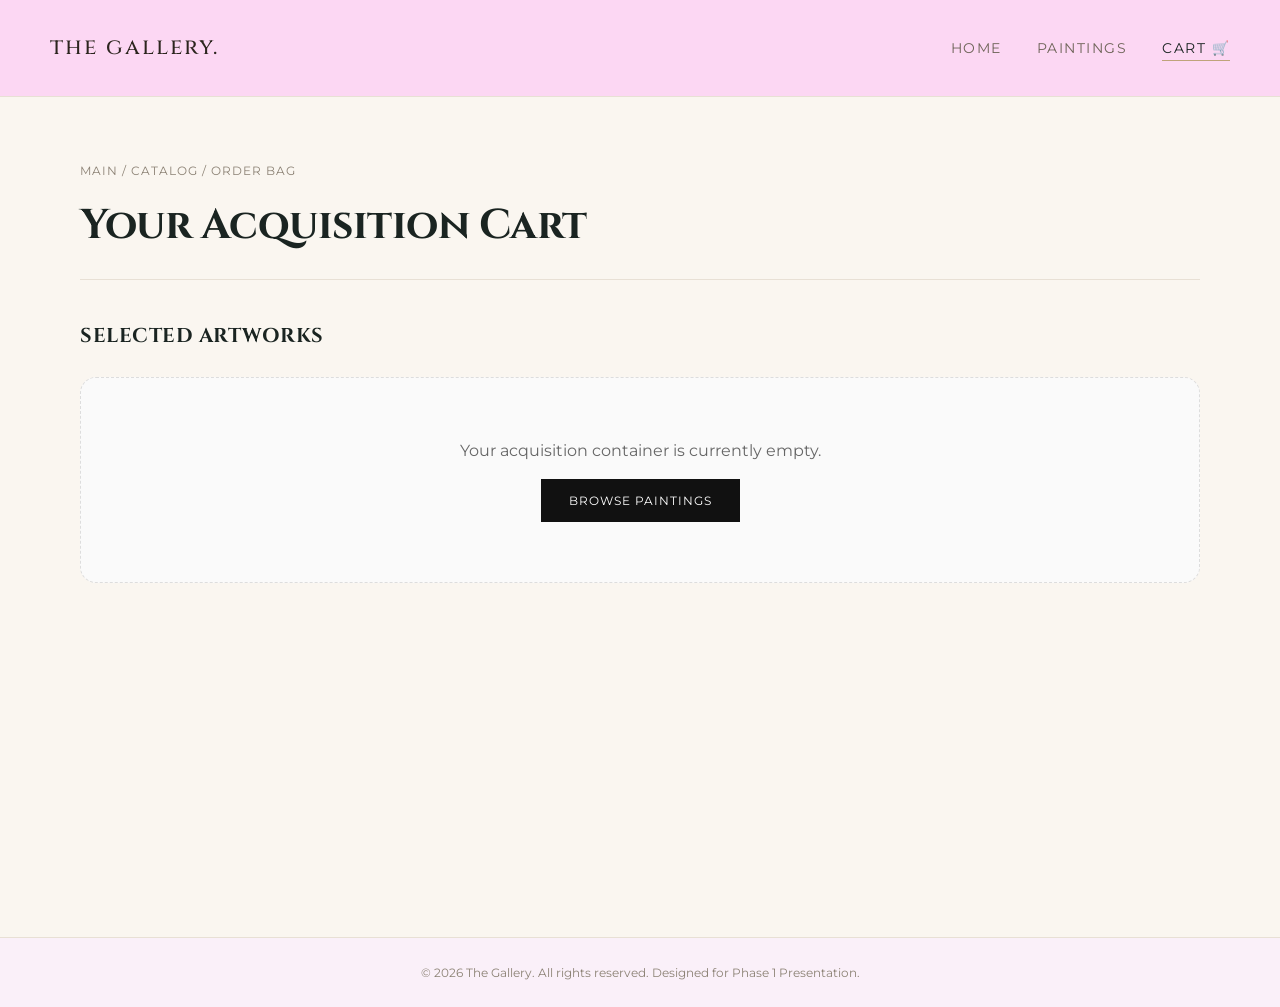
==== cart.html @ 500854a4 "blossm_g" ====
<!DOCTYPE html>
<html lang="en">
<head>
    <meta charset="UTF-8">
    <meta name="viewport" content="width=device-width, initial-scale=1.0">
    <title>Review Acquisition Cart | The Gallery</title>
    <!-- Premium Fonts Setup -->
    <link rel="preconnect" href="https://fonts.googleapis.com">
    <link rel="preconnect" href="https://fonts.gstatic.com" crossorigin>
    <link href="https://fonts.googleapis.com/css2?family=Cinzel:wght@400;500&family=Montserrat:wght@300;400;500&display=swap" rel="stylesheet">
    <link rel="stylesheet" href="style.css">
</head>
<body class="gallery-clean-bg">

    <!-- GLOBAL EMBEDDED NAVIGATION BAR -->
    <nav class="navbar">
        <div class="nav-logo">the gallery.</div>
        <ul class="nav-links">
            <li><a href="index.html">Home</a></li>
            <li><a href="gallery.html">Paintings</a></li>
            <li><a href="cart.html" class="active" id="nav-cart">Cart 🛒</a></li>
        </ul>
    </nav>

    <!-- MAIN EDITORIAL TWO-COLUMN WORKSPACE -->
    <main class="cart-container">
        <header class="cart-header-title">
            <span class="catalog-breadcrumb">Main / Catalog / Order Bag</span>
            <h1>Your Acquisition Cart</h1>
        </header>

        <div class="cart-split-layout">
            
            <!-- LEFT PANEL: Dynamic Selected Painting Stack -->
            <div class="cart-items-panel">
                <h3 class="panel-section-title">Selected Artworks</h3>
                <div id="dynamic-invoice-list-container">
                    <!-- Script loops and injects added product rows right here -->
                </div>
                
                <div class="cart-utility-buttons">
                    <a href="gallery.html" class="continue-shopping-link">← Continue Adding Paintings</a>
                    <button id="clear-cart-trigger" class="clear-basket-btn">Empty Basket 🗑️</button>
                </div>

                <div class="financials-calculation-block">
                    <div class="math-row">
                        <span>Subtotal Value:</span>
                        <span id="invoice-subtotal-value" class="math-price-tag">$0.00</span>
                    </div>
                    <div class="math-row">
                        <span>Insured Art-Transit Delivery:</span>
                        <span class="free-badge-accent">Complimentary</span>
                    </div>
                    <div class="math-row total-highlight-row">
                        <span>Total Collective Due:</span>
                        <span id="invoice-total-value" class="math-total-tag">$0.00</span>
                    </div>
                </div>
            </div>

            <!-- RIGHT PANEL: PREMIUM LOGISTICS CHECKOUT CARD -->
            <div class="cart-summary-sidebar">
                <div class="collector-checkout-card">
                    <h3 class="panel-section-title">Collector Checkout</h3>
                    <p class="checkout-subtitle-note">Complete the secure profile logistics below to acquire your creations.</p>
                    
                    <form id="integrated-final-checkout-form" class="editorial-form-grid">
                        <div class="form-group-block">
                            <label for="billing-name">Your Full Name *</label>
                            <input type="text" id="billing-name" placeholder="Sarah Jenkins" required>
                        </div>

                        <div class="form-group-block">
                            <label for="billing-email">Email Address *</label>
                            <input type="email" id="billing-email" placeholder="sarah@example.com" required>
                        </div>

                        <div class="form-group-block">
                            <label for="billing-phone">Contact Mobile Number *</label>
                            <input type="tel" id="billing-phone" placeholder="+1 (555) 019-2834" required>
                        </div>

                        <div class="form-group-block">
                            <label for="billing-address">Shipping Destination Address *</label>
                            <input type="text" id="billing-address" placeholder="128 Fine Art Lane" required>
                        </div>

                        <!-- Grid Split Row for City & Zip Code -->
                        <div class="form-grid-inner-split">
                            <div class="form-group-block">
                                <label for="billing-city">City *</label>
                                <input type="text" id="billing-city" placeholder="New York" required>
                            </div>
                            <div class="form-group-block">
                                <label for="billing-zip">Zip / Postal Code *</label>
                                <input type="text" id="billing-zip" placeholder="10001" required>
                            </div>
                        </div>

                        <div class="form-group-block full-span-input">
                            <label for="billing-notes">Additional Delivery Instructions</label>
                            <textarea id="billing-notes" rows="3" placeholder="e.g. Leave with concierge handler..."></textarea>
                        </div>

                        <div class="form-action-row">
                            <button type="submit" class="submit-order-btn">Lock In Secure Order & Pay</button>
                            <p class="form-safety-footer-text">🔒 Premium Art-Transit Insured Shipping Included Internationally.</p>
                        </div>
                    </form>
                </div>
            </div>

        </div>
    </main>

    <footer class="copyright-bar">
        <p>© 2026 The Gallery. All rights reserved. Designed for Phase 1 Presentation.</p>
    </footer>

    <script src="https://code.jquery.com/jquery-3.6.0.min.js"></script>
    <script src="script.js"></script>
</body>
</html>
---- style.css ----
/* ==========================================================================
   1. GLOBAL RESET & CORE COLOR PALETTE
   ========================================================================== */
* {
    margin: 0;
    padding: 0;
    box-sizing: border-box;
}

body {
    font-family: 'Montserrat', sans-serif;
    background-color: #faf6f0; /* Ultra-premium warm linen backdrop */
    color: #1a2421;
    line-height: 1.6;
    -webkit-font-smoothing: antialiased;
}

/* ==========================================================================
   2. GLOBAL NAVIGATION BAR
   ========================================================================== */
.navbar {
    display: flex;
    justify-content: space-between;
    align-items: center;
    padding: 30px 50px;
    background-color: #fcd7f3;
    border-bottom: 1px solid #e8e0d5;
}

.nav-logo {
    font-family: 'Cinzel', serif;
    font-size: 1.4rem;
    font-weight: 500;
    letter-spacing: 2px;
    color: #2c251e;
    text-transform: lowercase;
}

.nav-links {
    display: flex;
    list-style: none;
    gap: 35px;
}

.nav-links a {
    text-decoration: none;
    color: #6e6458;
    font-size: 0.85rem;
    font-weight: 400;
    text-transform: uppercase;
    letter-spacing: 1.5px;
    transition: color 0.3s ease;
}

.nav-links a:hover, .nav-links a.active {
    color: #1a2421;
    border-bottom: 1px solid #bfa37a;
    padding-bottom: 4px;
}

/* ==========================================================================
   3. HERO PRESENTATION BLOCK
   ========================================================================== */
.hero-split-container {
    display: flex;
    width: 100%;
    min-height: 75vh;
    border-bottom: 1px solid #e8e0d5;
}

.hero-left-editorial {
    flex: 1;
    background-color: #fcd7f3;
    padding: 80px;
    display: flex;
    flex-direction: column;
    justify-content: center;
    border-right: 1px solid #e8e0d5;
}

.hero-left-editorial h1 {
    font-family: 'Montserrat', sans-serif;
    font-size: 4rem;
    font-weight: 400;
    text-transform: uppercase;
    line-height: 1.1;
    margin: 0 0 25px 0;
    letter-spacing: -1px;
}

.hero-left-editorial p {
    font-size: 1.1rem;
    color: #1a2421;
    max-width: 450px;
    line-height: 1.6;
    margin-bottom: 40px;
    font-weight: 300;
}

.hero-catalog-cta {
    align-self: flex-start;
    padding: 18px 45px;
    background-color: #262626;
    color: #fff;
    border-radius: 40px;
    text-decoration: none;
    font-size: 0.85rem;
    text-transform: uppercase;
    letter-spacing: 1px;
    transition: background-color 0.3s ease;
}

.hero-catalog-cta:hover {
    background-color: #bfa37a;
}

.hero-right-display {
    flex: 1;
    background-color: #eae1d4;
    display: flex;
    align-items: center;
    justify-content: center;
    padding: 60px;
    position: relative;
}

.hero-frame-wrapper {
    width: 85%;
    height: 85%;
    border-radius: 24px;
    overflow: hidden;
    box-shadow: 0 15px 35px rgba(0,0,0,0.05);
}

.hero-frame-wrapper img {
    width: 100%;
    height: 100%;
    object-fit: cover;
}

/* ==========================================================================
   CONTINUOUS SCROLLING BRAND MARQUEE LINE
   ========================================================================== */
.brand-marquee-strip {
    width: 100%;
    overflow: hidden;
    background-color: #fbecee;
    border-top: 1px solid rgba(44, 30, 41, 0.05);   
    border-bottom: 1px solid rgba(44, 30, 41, 0.05);
    padding: 15px 0;
    display: flex;
    white-space: nowrap;
}

.marquee-track-flow {
    display: flex;
    width: max-content;
    animation: marqueeContinuous 40s linear infinite;
    gap: 40px;
}

.marquee-unit {
    font-family: 'Cinzel', serif;
    font-size: 0.85rem;
    text-transform: uppercase;
    letter-spacing: 2px;
    display: flex;
    align-items: center;
    gap: 15px;
}

.marquee-flower-spacer {
    color: #fcd7f3;
    font-size: 1rem;
}

@keyframes marqueeContinuous {
    0% { transform: translateX(0%); }
    100% { transform: translateX(-50%); }
}

.hero-image-container {
    width: 100%;
    height: 500px;
    background-color: #eae1d4;
    border-radius: 24px;
    overflow: hidden;
    display: flex;
    align-items: center;
    justify-content: center;
}

.hero-art-placeholder {
    font-size: 6rem;
    opacity: 0.8;
}

.hero-src-img {
    width: 100%;
    height: 100%;
    object-fit: cover;
}

.hero-text-block {
    max-width: 750px;
    margin-top: 10px;
}

.editorial-badge {
    font-size: 0.75rem;
    text-transform: uppercase;
    letter-spacing: 2px;
    color: #bfa37a;
    display: inline-block;
    margin-bottom: 12px;
    font-weight: 500;
}

.hero-text-block h1 {
    font-family: 'Cinzel', serif;
    font-size: 2.8rem;
    font-weight: 400;
    color: #2c1e29;
    margin-bottom: 20px;
    letter-spacing: 1px;
}

.brand-philosophy {
    font-size: 1.05rem;
    color: #424032;
    margin-bottom: 30px;
    font-weight: 300;
}

.explore-btn {
    display: inline-block;
    padding: 14px 35px;
    background-color: #1a2421;
    color: #faf6f0;
    text-decoration: none;
    text-transform: uppercase;
    font-size: 0.8rem;
    letter-spacing: 2px;
    font-weight: 500;
    border-radius: 30px;
    transition: background-color 0.3s ease;
}

.explore-btn:hover {
    background-color: #bfa37a;
}

/* ==========================================================================
   4. DECORATIVE ELEMENTS & DIVIDERS
   ========================================================================== */
.aesthetic-divider {
    text-align: center;
    margin: 60px auto;
}

.flower-icon {
    font-size: 1.5rem;
    opacity: 0.4;
    color: #e5b3b3;
}

/* ==========================================================================
   5. LOOKBOOK, VISION & STUDIO SECTIONS
   ========================================================================== */
.lookbook-section, .studio-profile-section {
    max-width: 1200px;
    margin: 60px auto;
    padding: 0 40px;
}

.section-header-row {
    display: flex;
    justify-content: space-between;
    align-items: baseline;
    margin-bottom: 30px;
}

.section-header-row h2 {
    font-family: 'Cinzel', serif;
    font-size: 1.8rem;
    color: #2c251e;
}

.inline-view-all {
    text-decoration: none;
    color: #bfa37a;
    font-size: 0.85rem;
    font-weight: 500;
}

.lookbook-grid {
    display: flex;
    gap: 30px;
}

.lookbook-card {
    flex: 1;
    cursor: pointer;
}

.card-img-box {
    background-color: #eae1d4;
    height: 380px;
    border-radius: 20px;
    position: relative;
    display: flex;
    align-items: center;
    justify-content: center;
    overflow: hidden;
    transition: transform 0.3s ease;
}

.lookbook-card:hover .card-img-box {
    transform: translateY(-5px);
}

.placeholder-art-thumb {
    font-size: 3.5rem;
    opacity: 0.7;
}

.heart-icon {
    position: absolute;
    top: 20px;
    right: 20px;
    background: #faf6f0;
    width: 36px;
    height: 36px;
    display: flex;
    align-items: center;
    justify-content: center;
    border-radius: 50%;
    font-size: 1.1rem;
    color: #6e6458;
    cursor: pointer;
    transition: all 0.2s ease;
}

.heart-icon.liked {
    background-color: #e5b3b3;
    color: #faf6f0;
}

.card-details {
    margin-top: 15px;
    display: flex;
    justify-content: space-between;
    align-items: center;
}

.card-details h3 {
    font-size: 0.95rem;
    font-weight: 400;
    color: #1a2421;
}

.card-price {
    font-size: 0.9rem;
    color: #6e6458;
}

.vision-banner {
    max-width: 1200px;
    margin: 80px auto;
    padding: 0 40px;
    position: relative;
}

.vision-feature-card {
    width: 100%;
    height: 420px;
    background: linear-gradient(rgba(0, 0, 0, 0.25), rgba(0, 0, 0, 0.25)), url('vision2.jpg') no-repeat center center;
    background-size: cover;
    border-radius: 32px;
    position: relative;
}

.mini-label {
    font-size: 0.7rem;
    text-transform: uppercase;
    letter-spacing: 2px;
    color: #bfa37a;
}

.studio-profile-section {
    display: flex;
    align-items: center;
    gap: 60px;
}

.studio-text-side {
    flex: 1;
}

.studio-text-side h2 {
    font-family: 'Cinzel', serif;
    font-size: 2.2rem;
    margin: 10px 0 20px 0;
}

.studio-text-side p {
    color: #5c534c;
    margin-bottom: 15px;
}

.studio-signature {
    font-family: 'Cinzel', serif;
    font-style: italic;
    color: #bfa37a;
    margin-top: 25px;
}

.studio-image-side {
    flex: 1;
}

.studio-photo-box {
    background-color: #eae1d4;
    height: 480px;
    border-radius: 24px;
    position: relative;
    display: flex;
    align-items: center;
    justify-content: center;
}

.placeholder-studio-img {
    font-size: 5rem;
}

.photo-label {
    position: absolute;
    bottom: 20px;
    left: 20px;
    background-color: rgba(26, 36, 33, 0.7);
    color: #faf6f0;
    padding: 6px 14px;
    font-size: 0.75rem;
    border-radius: 12px;
    letter-spacing: 1px;
}

/* ==========================================================================
   6. GLOBAL FOOTER CODES
   ========================================================================== */
.home-footer-grid {
    max-width: 1200px;
    margin: 0 auto;
    padding: 40px;
    border-top: 1px solid #e8e0d5;
    display: flex;
    justify-content: space-between;
    gap: 60px;
}

.home-footer-grid div {
    flex: 1;
}

.home-footer-grid h3 {
    font-family: 'Cinzel', serif;
    font-size: 1.1rem;
    color: #2c251e;
    margin-bottom: 15px;
    letter-spacing: 1px;
}

.home-footer-grid p {
    font-size: 0.9rem;
    color: #6e6458;
}

.contact-email {
    font-weight: 500;
    color: #1a2421;
    margin-top: 10px;
    font-size: 0.95rem;
}

.social-links-row {
    margin-top: 15px;
}

.social-links-row a {
    text-decoration: none;
    color: #bfa37a;
    font-size: 0.85rem;
    font-weight: 500;
}

.social-links-row a:hover {
    color: #1a2421;
}

.copyright-bar {
    text-align: center;
    padding: 25px 20px;
    background-color: #faf0f9;
    border-top: 1px solid #e8e0d5;
    font-size: 0.75rem;
    color: #8c8275;
}

/* ==========================================================================
   7. RESPONSIVE PHONE OVERRIDES
   ========================================================================== */
@media (max-width: 850px) {
    .navbar { flex-direction: column; gap: 15px; padding: 20px; }
    .nav-links { gap: 20px; }
    .hero-section { padding: 0 20px; }
    .hero-image-container { height: 320px; }
    .hero-text-block h1 { font-size: 2rem; }
    .lookbook-grid { flex-direction: column; }
    .studio-profile-section { flex-direction: column-reverse; gap: 40px; }
    .card-img-box { height: 320px; }
    .studio-photo-box { height: 350px; }
    .home-footer-grid { flex-direction: column; gap: 35px; padding: 30px 20px; }
}

/* ==========================================================================
   8. ASYMMETRICAL CATALOG GALLERY LAYOUT
   ========================================================================== */
.catalog-container {
    max-width: 1200px;
    margin: 40px auto;
    padding: 0 40px;
}

.catalog-header {
    margin-bottom: 50px;
}

.catalog-breadcrumb {
    font-size: 0.75rem;
    color: #8c8275;
    text-transform: uppercase;
    letter-spacing: 1px;
}

.catalog-header h1 {
    font-family: 'Cinzel', serif;
    font-size: 2.5rem;
    font-weight: 400;
    margin: 10px 0 25px 0;
    letter-spacing: 1px;
}

.category-menu {
    display: flex;
    gap: 15px;
    border-bottom: 1px solid #e8e0d5;
    padding-bottom: 15px;
}

.filter-chip {
    background: none;
    border: none;
    font-family: 'Montserrat', sans-serif;
    font-size: 0.85rem;
    color: #8c8275;
    cursor: pointer;
    padding: 6px 16px;
    border-radius: 20px;
    transition: all 0.3s ease;
}

.filter-chip:hover, .filter-chip.active {
    color: #1a2421;
    background-color: #eae1d4;
    font-weight: 500;
}

.gallery-masonry {
    column-count: 3;
    column-gap: 30px;
    width: 100%;
}

.gallery-item {
    break-inside: avoid;
    margin-bottom: 35px;
}

.gallery-card {
    position: relative;
    cursor: pointer;
}

.art-frame-box {
    background-color: #eae1d4;
    width: 100%;
    border-radius: 24px;
    display: flex;
    align-items: center;
    justify-content: center;
    font-size: 3rem;
    overflow: hidden;
    transition: transform 0.3s ease;
}

.height-short { height: 280px; }
.height-medium { height: 380px; }
.height-tall { height: 520px; }

.gallery-card:hover .art-frame-box {
    transform: scale(1.02);
}

.real-art-img {
    width: 100%;
    height: 100%;
    object-fit: cover;
}

.art-meta {
    margin-top: 15px;
    display: flex;
    justify-content: space-between;
    align-items: baseline;
    padding: 0 5px;
}

.art-meta h3 {
    font-size: 0.95rem;
    font-weight: 400;
    color: #2c251e;
}

.art-price {
    font-size: 0.9rem;
    color: #bfa37a;
    font-weight: 500;
}

.gallery-decorator-stamp {
    break-inside: avoid;
    display: flex;
    align-items: center;
    justify-content: center;
    height: 200px;
    margin-bottom: 35px;
}

.stamp-flower {
    font-size: 3.5rem;
    opacity: 0.25;
    color: #e5b3b3;
    animation: spin 20s linear infinite;
}

@keyframes spin { 100% { transform: rotate(360deg); } }

@media (max-width: 900px) {
    .gallery-masonry { column-count: 2; }
}
@media (max-width: 600px) {
    .gallery-masonry { column-count: 1; }
    .category-menu { overflow-x: auto; white-space: nowrap; }
}

/* ==========================================================================
   9. PAINTING INFORMATION DISPLAY CONSTRAINT LAYER (UPDATED FIX)
   ========================================================================== */
.detail-container {
    max-width: 1200px;
    margin: 40px auto;
    padding: 0 40px;
}

.art-split-layout {
    display: flex;
    gap: 60px;
    margin-top: 30px;
    align-items: flex-start;
}

.art-visual-side, .art-content-side {
    flex: 1;
    width: 50%;
}

/* Constrains layout box framework boundaries cleanly */
.main-display-frame {
    width: 100%;
    max-width: 550px;
    height: 500px;
    margin: 0 auto;
    border-radius: 24px;
    overflow: hidden;
    background-color: #eae1d4;
    display: flex;
    align-items: center;
    justify-content: center;
}

/* Image scales responsibly inside wrapper box constraints */
.painting-main-display-img {
    width: 100%;
    height: 100%;
    object-fit: cover;
    display: block;
    transition: opacity 0.3s ease-in-out;
}

.perspective-thumbnails-row {
    display: flex;
    justify-content: center;
    gap: 15px;
    margin-top: 20px;
}

.thumb-dot {
    border: 1px solid #e8e0d5;
    padding: 8px 16px;
    border-radius: 20px;
    font-size: 0.75rem;
    color: #6e6458;
    cursor: pointer;
    text-transform: uppercase;
    letter-spacing: 0.5px;
    transition: all 0.3s ease;
}

.thumb-dot.active, .thumb-dot:hover {
    background-color: #1a2421;
    color: #faf6f0;
    border-color: #1a2421;
}

.detail-price-tag {
    font-family: 'Cinzel', serif;
    font-size: 2rem;
    color: #bfa37a;
    margin: 15px 0 30px 0;
}

.specifications-box {
    background-color: #fcfbfa;
    border: 1px solid #e8e0d5;
    padding: 25px;
    border-radius: 16px;
    margin-bottom: 30px;
}

.specifications-box h3 {
    font-family: 'Cinzel', serif;
    font-size: 0.9rem;
    letter-spacing: 1px;
    text-transform: uppercase;
    color: #2c251e;
    margin-bottom: 15px;
    border-bottom: 1px solid #e8e0d5;
    padding-bottom: 5px;
}

.specifications-box ul {
    list-style: none;
}

.specifications-box ul li {
    font-size: 0.9rem;
    margin-bottom: 10px;
    color: #5c534c;
}

.artwork-narrative-desc {
    font-size: 1rem;
    color: #5c534c;
    margin-bottom: 40px;
    font-weight: 300;
}

.secure-cta-btn {
    display: inline-block;
    width: 100%;
    text-align: center;
    padding: 16px;
    background-color: #1a2421;
    color: #faf6f0;
    text-decoration: none;
    text-transform: uppercase;
    font-size: 0.85rem;
    letter-spacing: 1.5px;
    font-weight: 500;
    border-radius: 30px;
    transition: background-color 0.3s ease;
}

.secure-cta-btn:hover {
    background-color: #bfa37a;
}

/* Integrated Checkout Details Form */
.integrated-checkout-section {
    max-width: 800px;
    margin: 60px auto;
    background-color: #faf6f0;
}

.checkout-card-header {
    text-align: center;
    margin-bottom: 40px;
}

.checkout-card-header h2 {
    font-family: 'Cinzel', serif;
    font-size: 1.8rem;
    color: #2c251e;
}

.checkout-card-header p {
    font-size: 0.9rem;
    color: #6e6458;
    margin-top: 5px;
}

.editorial-form-grid {
    display: grid;
    grid-template-columns: 1fr 1fr;
    gap: 25px;
}

.form-group-block {
    display: flex;
    flex-direction: column;
    gap: 8px;
}

.full-span-input {
    grid-column: span 2;
}

.form-group-block label {
    font-size: 0.75rem;
    text-transform: uppercase;
    letter-spacing: 1px;
    color: #8c8275;
    font-weight: 500;
}

.form-group-block input, .form-group-block textarea {
    font-family: 'Montserrat', sans-serif;
    padding: 14px;
    border: 1px solid #e8e0d5;
    background-color: #fcfbfa;
    border-radius: 12px;
    font-size: 0.95rem;
    color: #1a2421;
    transition: border-color 0.3s ease;
}

.form-group-block input:focus, .form-group-block textarea:focus {
    outline: none;
    border-color: #bfa37a;
}

.submit-order-btn {
    width: 100%;
    padding: 16px;
    background-color: #bfa37a;
    color: #faf6f0;
    border: none;
    font-family: 'Montserrat', sans-serif;
    text-transform: uppercase;
    font-size: 0.85rem;
    font-weight: 500;
    letter-spacing: 1px;
    border-radius: 12px;
    cursor: pointer;
    transition: background-color 0.3s ease;
}

.submit-order-btn:hover {
    background-color: #1a2421;
}

.form-action-row {
    text-align: center;
    margin-top: 15px;
}

.form-safety-footer-text {
    font-size: 0.75rem;
    color: #8c8275;
    margin-top: 12px;
}

@media (max-width: 850px) {
    .art-split-layout { flex-direction: column; gap: 40px; }
    .art-visual-side, .art-content-side { width: 100%; }
    .main-display-frame { height: 380px; }
    .editorial-form-grid { grid-template-columns: 1fr; }
    .full-span-input { grid-column: span 1; }
}

/* ==========================================================================
   11. NEW INTEGRATED SINGLE CHECKOUT STYLES & SHINING CONFIRMATION EFFECT
   ========================================================================== */
.quick-add-to-cart-btn {
    width: 100%;
    margin-top: 15px;
    padding: 10px;
    background-color: #1a2421;
    color: #faf6f0;
    border: none;
    border-radius: 30px;
    font-family: 'Montserrat', sans-serif;
    font-size: 0.75rem;
    text-transform: uppercase;
    letter-spacing: 1px;
    cursor: pointer;
    transition: all 0.3s ease;
}

.quick-add-to-cart-btn:hover {
    background-color: #bfa37a;
}

.cart-shining-effect {
    color: #bfa37a !important;
    font-weight: 500 !important;
    text-shadow: 0 0 10px rgba(191, 163, 122, 0.6);
    transform: scale(1.1);
    display: inline-block;
    transition: all 0.2s ease;
}

.checkout-form-stacked {
    display: flex;
    flex-direction: column;
    gap: 16px;
    margin-top: 15px;
}

.form-field-row {
    display: flex;
    flex-direction: column;
    gap: 6px;
}

.form-field-row label {
    font-size: 0.7erem;
    text-transform: uppercase;
    letter-spacing: 1px;
    color: #8c8275;
    font-weight: 500;
}

.form-field-row input, .form-field-row textarea {
    font-family: 'Montserrat', sans-serif;
    padding: 12px;
    border: 1px solid #e8e0d5;
    background-color: #faf6f0;
    border-radius: 10px;
    font-size: 0.9rem;
    color: #1a2421;
}

.form-field-row input:focus, .form-field-row textarea:focus {
    outline: none;
    border-color: #bfa37a;
}

.form-grid-inner-split {
    display: grid;
    grid-template-columns: 1fr 1fr;
    gap: 15px;
}

.cart-split-layout {
    display: flex;
    gap: 50px;
    margin-top: 30px;
}
.cart-items-panel {
    flex: 1.5;
}
.cart-summary-sidebar {
    flex: 1;
}
.invoice-product-row {
    display: flex;
    align-items: center;
    gap: 20px;
    background-color: #fcfbfa;
    border: 1px solid #e8e0d5;
    padding: 20px;
    border-radius: 16px;
    margin-bottom: 15px;
}
.summary-card-envelope {
    background-color: #fcfbfa;
    border: 1px solid #e8e0d5;
    padding: 30px;
    border-radius: 20px;
}
@media (max-width: 850px) {
    .cart-split-layout { flex-direction: column; }
}

/* ==========================================================================
   13. TOTAL CART WORKSPACE RESET (LEFT SIDE ITEMS + RIGHT SIDE CHECKOUT)
   ========================================================================== */
.gallery-clean-bg {
    background-color: #faf6f0 !important;
    font-family: 'Montserrat', sans-serif;
    color: #2c251e;
    margin: 0;
    padding: 0;
}

.cart-container {
    max-width: 1200px;
    margin: 60px auto;
    padding: 0 40px;
    min-height: 80vh;
}

.cart-header-title {
    margin-bottom: 40px;
    border-bottom: 1px solid #e8e0d5;
    padding-bottom: 20px;
}

.cart-header-title h1 {
    font-family: 'Cinzel', serif;
    font-size: 2.6rem;
    color: #1a2421;
    margin: 10px 0 0 0;
    letter-spacing: -0.5px;
}

.cart-split-layout {
    display: flex;
    gap: 60px;
    align-items: flex-start;
}

.cart-items-panel {
    flex: 1.4;
}

.panel-section-title {
    font-family: 'Cinzel', serif;
    font-size: 1.25rem;
    letter-spacing: 0.5px;
    color: #1a2421;
    margin-top: 0;
    margin-bottom: 25px;
    text-transform: uppercase;
}

.invoice-product-row {
    display: flex;
    align-items: center;
    gap: 24px;
    background-color: #fcfbfa;
    border: 1px solid #e8e0d5;
    padding: 24px;
    border-radius: 16px;
    margin-bottom: 16px;
    box-shadow: 0 4px 12px rgba(44, 37, 30, 0.01);
    transition: transform 0.2s ease;
}

.invoice-product-row:hover {
    transform: translateY(-2px);
}

.invoice-item-thumb {
    font-size: 2rem;
    background-color: #eae1d4;
    width: 65px;
    height: 65px;
    display: flex;
    align-items: center;
    justify-content: center;
    border-radius: 12px;
}

.invoice-item-info-meta {
    display: flex;
    flex-direction: column;
    gap: 4px;
}

.invoice-item-info-meta h4 {
    font-size: 1.1rem;
    font-weight: 500;
    margin: 0;
    color: #1a2421;
}

.invoice-item-info-meta p {
    font-size: 0.8rem;
    color: #8c8275;
    margin: 0;
}

.invoice-item-cost {
    margin-left: auto;
    font-family: 'Cinzel', serif;
    font-size: 1.15rem;
    font-weight: 500;
    color: #bfa37a;
}

.cart-utility-buttons {
    display: flex;
    justify-content: space-between;
    align-items: center;
    margin-top: 25px;
    padding-bottom: 30px;
    border-bottom: 1px solid #e8e0d5;
}

.continue-shopping-link {
    font-size: 0.85rem;
    color: #bfa37a;
    text-decoration: none;
    font-weight: 500;
    letter-spacing: 0.5px;
    transition: color 0.2s ease;
}

.continue-shopping-link:hover {
    color: #1a2421;
}

.clear-basket-btn {
    background: none;
    border: none;
    color: #c98282;
    font-size: 0.85rem;
    cursor: pointer;
    font-family: 'Montserrat', sans-serif;
    font-weight: 400;
    transition: opacity 0.2s ease;
}

.clear-basket-btn:hover {
    opacity: 0.8;
}

.financials-calculation-block {
    background-color: #fcfbfa;
    border: 1px solid #e8e0d5;
    border-radius: 16px;
    padding: 24px;
    margin-top: 30px;
}

.math-row {
    display: flex;
    justify-content: space-between;
    font-size: 0.95rem;
    color: #6e6458;
    margin-bottom: 14px;
}

.math-price-tag {
    font-weight: 500;
    color: #2c251e;
}

.free-badge-accent {
    color: #a3b899;
    font-weight: 500;
}

.total-highlight-row {
    border-top: 1px solid #e8e0d5;
    padding-top: 18px;
    margin-top: 6px;
    margin-bottom: 0;
}

.total-highlight-row span {
    font-family: 'Cinzel', serif;
    font-size: 1.15rem;
    color: #1a2421;
    font-weight: 500;
}

.math-total-tag {
    font-family: 'Cinzel', serif;
    font-size: 1.3rem;
    color: #bfa37a !important;
}

.cart-summary-sidebar {
    flex: 1;
    position: sticky;
    top: 40px;
}

.empty-cart-state-view {
    text-align: center;
    padding: 60px 20px;
    background-color: #fcfbfa;
    border: 1px dashed #e8e0d5;
    border-radius: 16px;
    color: #8c8275;
}

@media (max-width: 950px) {
    .cart-split-layout { flex-direction: column; gap: 40px; }
    .cart-container { padding: 0 20px; margin: 30px auto; }
    .cart-summary-sidebar { position: static; width: 100%; }
}
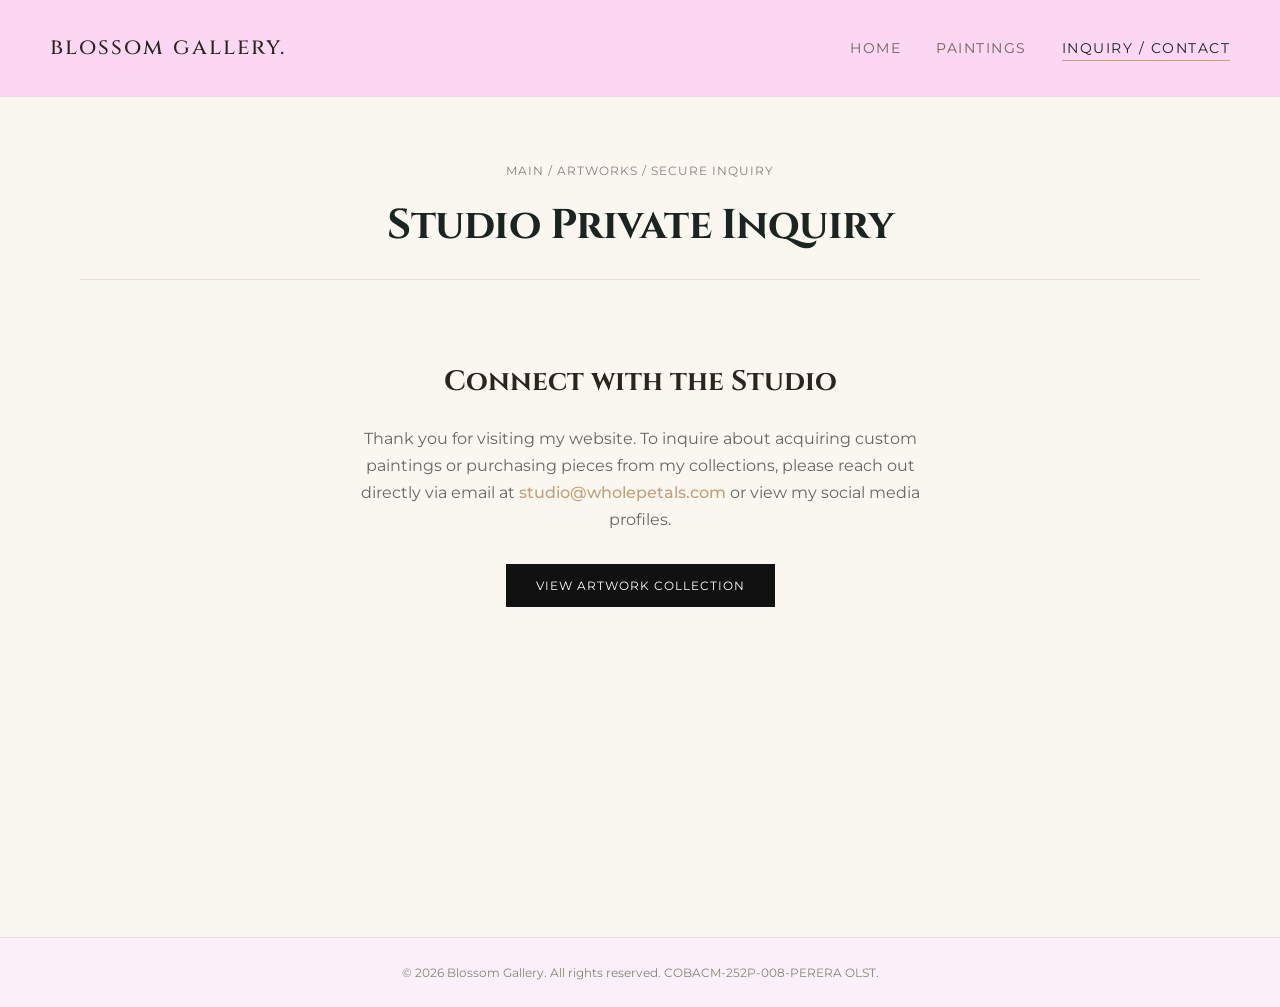
==== commit 4190ad28: "blossm_g" ====
--- a/cart.html
+++ b/cart.html
@@ -3,7 +3,7 @@
 <head>
     <meta charset="UTF-8">
     <meta name="viewport" content="width=device-width, initial-scale=1.0">
-    <title>Review Acquisition Cart | The Gallery</title>
+    <title>Artwork Inquiry & Acquisition | Blossom Gallery</title>
     <!-- Premium Fonts Setup -->
     <link rel="preconnect" href="https://fonts.googleapis.com">
     <link rel="preconnect" href="https://fonts.gstatic.com" crossorigin>
@@ -14,110 +14,33 @@
 
     <!-- GLOBAL EMBEDDED NAVIGATION BAR -->
     <nav class="navbar">
-        <div class="nav-logo">the gallery.</div>
+        <div class="nav-logo">Blossom gallery.</div>
         <ul class="nav-links">
             <li><a href="index.html">Home</a></li>
             <li><a href="gallery.html">Paintings</a></li>
-            <li><a href="cart.html" class="active" id="nav-cart">Cart 🛒</a></li>
+            <li><a href="cart.html" class="active" id="nav-contact">Inquiry / Contact</a></li>
         </ul>
     </nav>
 
-    <!-- MAIN EDITORIAL TWO-COLUMN WORKSPACE -->
+    <!-- MAIN EDITORIAL PORTFOLIO ENGINE WORKSPACE -->
     <main class="cart-container">
-        <header class="cart-header-title">
-            <span class="catalog-breadcrumb">Main / Catalog / Order Bag</span>
-            <h1>Your Acquisition Cart</h1>
+        <header class="cart-header-title" style="text-align: center; margin-bottom: 20px;">
+            <span class="catalog-breadcrumb">Main / Artworks / Secure Inquiry</span>
+            <h1>Studio Private Inquiry</h1>
         </header>
 
-        <div class="cart-split-layout">
-            
-            <!-- LEFT PANEL: Dynamic Selected Painting Stack -->
-            <div class="cart-items-panel">
-                <h3 class="panel-section-title">Selected Artworks</h3>
-                <div id="dynamic-invoice-list-container">
-                    <!-- Script loops and injects added product rows right here -->
-                </div>
-                
-                <div class="cart-utility-buttons">
-                    <a href="gallery.html" class="continue-shopping-link">← Continue Adding Paintings</a>
-                    <button id="clear-cart-trigger" class="clear-basket-btn">Empty Basket 🗑️</button>
-                </div>
-
-                <div class="financials-calculation-block">
-                    <div class="math-row">
-                        <span>Subtotal Value:</span>
-                        <span id="invoice-subtotal-value" class="math-price-tag">$0.00</span>
-                    </div>
-                    <div class="math-row">
-                        <span>Insured Art-Transit Delivery:</span>
-                        <span class="free-badge-accent">Complimentary</span>
-                    </div>
-                    <div class="math-row total-highlight-row">
-                        <span>Total Collective Due:</span>
-                        <span id="invoice-total-value" class="math-total-tag">$0.00</span>
-                    </div>
-                </div>
-            </div>
-
-            <!-- RIGHT PANEL: PREMIUM LOGISTICS CHECKOUT CARD -->
-            <div class="cart-summary-sidebar">
-                <div class="collector-checkout-card">
-                    <h3 class="panel-section-title">Collector Checkout</h3>
-                    <p class="checkout-subtitle-note">Complete the secure profile logistics below to acquire your creations.</p>
-                    
-                    <form id="integrated-final-checkout-form" class="editorial-form-grid">
-                        <div class="form-group-block">
-                            <label for="billing-name">Your Full Name *</label>
-                            <input type="text" id="billing-name" placeholder="Sarah Jenkins" required>
-                        </div>
-
-                        <div class="form-group-block">
-                            <label for="billing-email">Email Address *</label>
-                            <input type="email" id="billing-email" placeholder="sarah@example.com" required>
-                        </div>
-
-                        <div class="form-group-block">
-                            <label for="billing-phone">Contact Mobile Number *</label>
-                            <input type="tel" id="billing-phone" placeholder="+1 (555) 019-2834" required>
-                        </div>
-
-                        <div class="form-group-block">
-                            <label for="billing-address">Shipping Destination Address *</label>
-                            <input type="text" id="billing-address" placeholder="128 Fine Art Lane" required>
-                        </div>
-
-                        <!-- Grid Split Row for City & Zip Code -->
-                        <div class="form-grid-inner-split">
-                            <div class="form-group-block">
-                                <label for="billing-city">City *</label>
-                                <input type="text" id="billing-city" placeholder="New York" required>
-                            </div>
-                            <div class="form-group-block">
-                                <label for="billing-zip">Zip / Postal Code *</label>
-                                <input type="text" id="billing-zip" placeholder="10001" required>
-                            </div>
-                        </div>
-
-                        <div class="form-group-block full-span-input">
-                            <label for="billing-notes">Additional Delivery Instructions</label>
-                            <textarea id="billing-notes" rows="3" placeholder="e.g. Leave with concierge handler..."></textarea>
-                        </div>
-
-                        <div class="form-action-row">
-                            <button type="submit" class="submit-order-btn">Lock In Secure Order & Pay</button>
-                            <p class="form-safety-footer-text">🔒 Premium Art-Transit Insured Shipping Included Internationally.</p>
-                        </div>
-                    </form>
-                </div>
-            </div>
-
+        
+        <div id="inquiry-artwork-showcase-zone">
+           
         </div>
     </main>
 
+    <!-- FOOTER PROFILE -->
     <footer class="copyright-bar">
-        <p>© 2026 The Gallery. All rights reserved. Designed for Phase 1 Presentation.</p>
+        <p>© 2026 Blossom Gallery. All rights reserved. COBACM-252P-008-PERERA OLST.</p>
     </footer>
 
+    <!-- LOGIC SYSTEM SCRIPTS -->
     <script src="https://code.jquery.com/jquery-3.6.0.min.js"></script>
     <script src="script.js"></script>
 </body>
--- a/style.css
+++ b/style.css
@@ -324,28 +324,6 @@
     opacity: 0.7;
 }
 
-.heart-icon {
-    position: absolute;
-    top: 20px;
-    right: 20px;
-    background: #faf6f0;
-    width: 36px;
-    height: 36px;
-    display: flex;
-    align-items: center;
-    justify-content: center;
-    border-radius: 50%;
-    font-size: 1.1rem;
-    color: #6e6458;
-    cursor: pointer;
-    transition: all 0.2s ease;
-}
-
-.heart-icon.liked {
-    background-color: #e5b3b3;
-    color: #faf6f0;
-}
-
 .card-details {
     margin-top: 15px;
     display: flex;
@@ -364,20 +342,48 @@
     color: #6e6458;
 }
 
+/* --- WHY CHOOSE US? FIXED OUT-OF-BOX FRAME STYLES --- */
 .vision-banner {
     max-width: 1200px;
     margin: 80px auto;
     padding: 0 40px;
     position: relative;
+    width: 100%;
 }
 
 .vision-feature-card {
     width: 100%;
-    height: 420px;
-    background: linear-gradient(rgba(0, 0, 0, 0.25), rgba(0, 0, 0, 0.25)), url('vision2.jpg') no-repeat center center;
+    min-height: 420px;
+    background: linear-gradient(rgba(0, 0, 0, 0.45), rgba(0, 0, 0, 0.45)), url('vision3.jpg') no-repeat center center;
     background-size: cover;
     border-radius: 32px;
-    position: relative;
+    display: flex;
+    align-items: center;
+    justify-content: center;
+    padding: 40px;
+    box-sizing: border-box;
+}
+
+.vision-overlay-content {
+    text-align: center;
+    max-width: 800px;
+    color: #faf6f0;
+    z-index: 2;
+}
+
+.vision-overlay-content h2 {
+    font-family: 'Cinzel', serif;
+    font-size: 2.5rem;
+    margin-bottom: 20px;
+    letter-spacing: 2px;
+    color: #faf6f0;
+}
+
+.vision-overlay-content p {
+    font-size: 1.1rem;
+    line-height: 1.8;
+    font-weight: 300;
+    color: #f5ede2;
 }
 
 .mini-label {
@@ -387,6 +393,7 @@
     color: #bfa37a;
 }
 
+/* --- STUDIO SECTION STYLES --- */
 .studio-profile-section {
     display: flex;
     align-items: center;
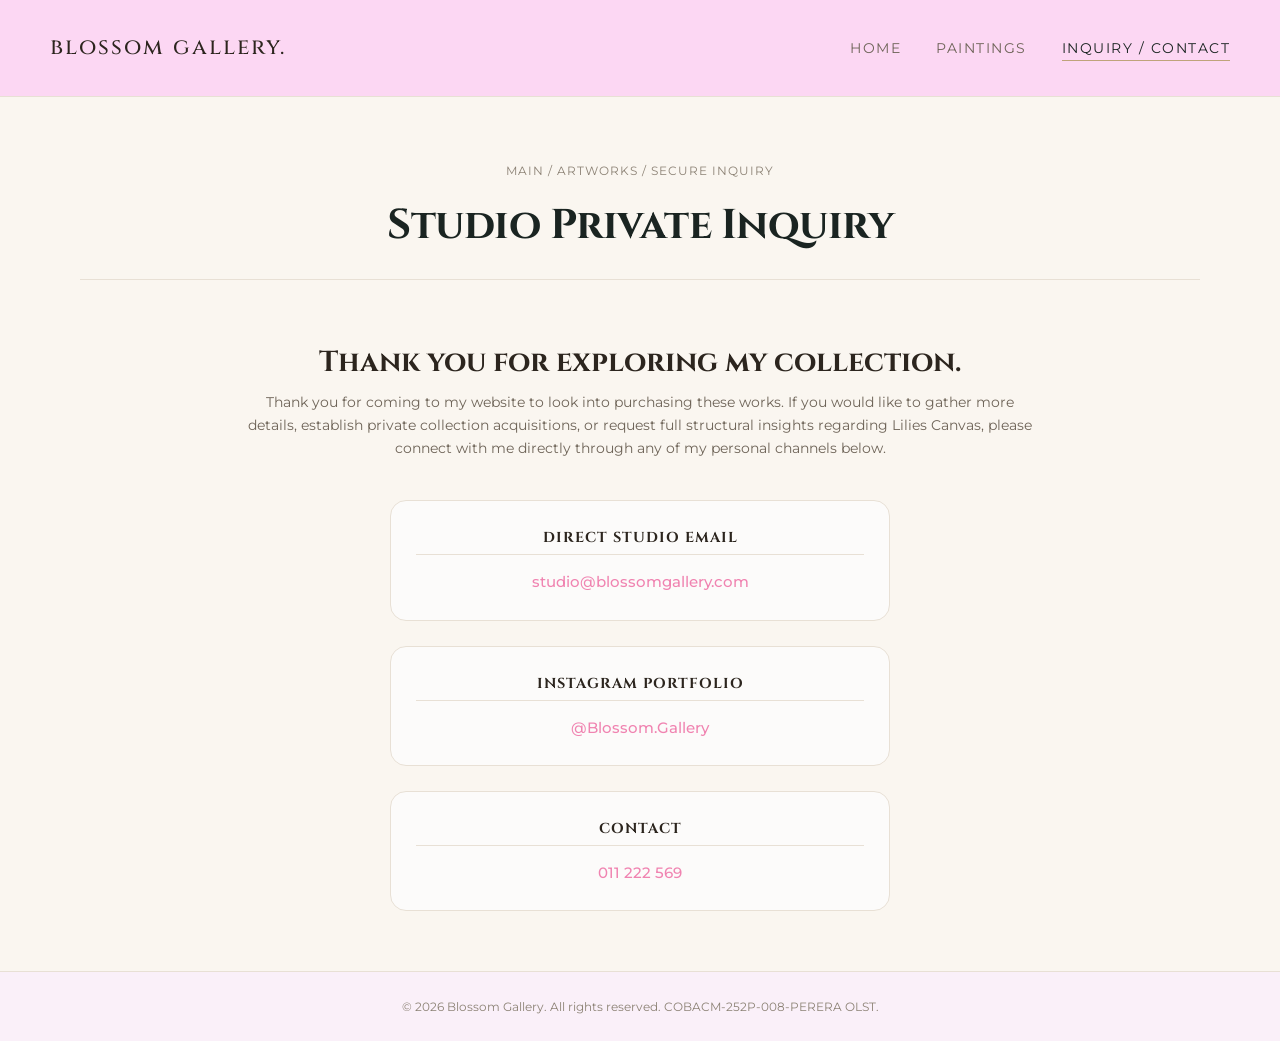
==== commit 8fa37545: "commit all pages" ====
--- a/cart.html
+++ b/cart.html
@@ -23,14 +23,38 @@
     </nav>
 
     <!-- MAIN EDITORIAL PORTFOLIO ENGINE WORKSPACE -->
-    <main class="cart-container">
-        <header class="cart-header-title" style="text-align: center; margin-bottom: 20px;">
-            <span class="catalog-breadcrumb">Main / Artworks / Secure Inquiry</span>
-            <h1>Studio Private Inquiry</h1>
-        </header>
+    
 
+        <main class="cart-container">
+    <header class="cart-header-title" style="text-align: center; margin-bottom: 20px;">
+        <span class="catalog-breadcrumb">Main / Artworks / Secure Inquiry</span>
+        <h1>Studio Private Inquiry</h1>
+    </header>
         
         <div id="inquiry-artwork-showcase-zone">
+            <div class="integrated-checkout-section">
+        <div class="checkout-card-header">
+            <h2>Thank you for exploring my collection.</h2>
+            <p>Thank you for coming to my website to look into purchasing these works. If you would like to gather more details, establish private collection acquisitions, or request full structural insights regarding Lilies Canvas, please connect with me directly through any of my personal channels below.</p>
+        </div>
+        
+        <div class="specifications-box" style="max-width: 500px; margin: 0 auto; text-align: center; margin-bottom: 25px;">
+            <h3>Direct Studio Email</h3>
+            <p class="contact-email"><a href="mailto:studio@blossomgallery.com" style="color: #f084b1; text-decoration: none;">studio@blossomgallery.com</a></p>
+        </div>
+        <div class="specifications-box" style="max-width: 500px; margin: 0 auto; text-align: center; margin-bottom: 25px;">
+            <h3>Instagram Portfolio</h3>
+            <p class="contact-email"><a href="@Blossom.Gallery" style="color: #f084b1; text-decoration: none;">@Blossom.Gallery</a></p>
+        </div>
+         <div class="specifications-box" style="max-width: 500px; margin: 0 auto; text-align: center;">
+            <h3>Contact</h3>
+            <p class="contact-email"><a href="011 222 569" style="color: #f084b1; text-decoration: none;">011 222 569</a></p>
+        </div>
+        
+    
+</div>
+</div>
+</main>
            
         </div>
     </main>
@@ -42,6 +66,6 @@
 
     <!-- LOGIC SYSTEM SCRIPTS -->
     <script src="https://code.jquery.com/jquery-3.6.0.min.js"></script>
-    <script src="script.js"></script>
+   <!-- <script src="script.js"></script> -->
 </body>
 </html>
--- a/style.css
+++ b/style.css
@@ -528,7 +528,54 @@
     .studio-photo-box { height: 350px; }
     .home-footer-grid { flex-direction: column; gap: 35px; padding: 30px 20px; }
 }
-
+/* Precise Mobile Layout Rebalancing */
+@media (max-width: 850px) {
+    /* Forces columns to drop down gracefully vertically */
+    .hero-split-container, 
+    .art-split-layout,
+    .cart-split-layout {
+        display: flex !important;
+        flex-direction: column !important;
+        width: 100% !important;
+        padding: 20px !important;
+    }
+
+    /* Prevents the text panels from shrinking or shifting left */
+    .hero-left-editorial, 
+    .art-content-side, 
+    .art-visual-side {
+        width: 100% !important;
+        padding: 30px 15px !important;
+        text-align: center !important;
+    }
+
+    /* Centers custom actionable elements alignment */
+    .hero-catalog-cta {
+        align-self: center !important;
+        margin: 0 auto !important;
+    }
+
+    /* Scales and locks image containers into screen boundaries */
+    .hero-right-display, 
+    .main-display-frame {
+        width: 100% !important;
+        max-width: 100% !important;
+        height: auto !important;
+        min-height: 350px !important;
+        padding: 10px !important;
+    }
+
+    .hero-frame-wrapper {
+        width: 100% !important;
+        height: 350px !important;
+    }
+
+    /* Shrinks hero headers so they don't break line boundaries */
+    .hero-left-editorial h1 {
+        font-size: 2.5rem !important;
+        letter-spacing: 0px !important;
+    }
+}
 /* ==========================================================================
    8. ASYMMETRICAL CATALOG GALLERY LAYOUT
    ========================================================================== */
@@ -1219,4 +1266,38 @@
     .cart-split-layout { flex-direction: column; gap: 40px; }
     .cart-container { padding: 0 20px; margin: 30px auto; }
     .cart-summary-sidebar { position: static; width: 100%; }
+}
+
+/* Mobile Responsive Fix for Hero Section */
+@media (max-width: 768px) {
+    /* 1. Force the container to stack vertically instead of side-by-side */
+    .hero-container, 
+    .welcome-section-grid { /* Use whatever class name wraps both your text and image block */
+        display: flex;
+        flex-direction: column;
+        align-items: center;
+        text-align: center; /* Centers the text beautifully on mobile */
+        padding: 20px;
+    }
+
+    /* 2. Fix the headline spilling over the edge */
+    h1 {
+        font-size: 2.2rem; /* Shrinks the giant text slightly so it fits perfectly on mobile screens */
+        line-height: 1.2;
+        word-wrap: break-word;
+    }
+
+    /* 3. Force the painting image to appear and fit nicely below the text */
+    .hero-image-wrapper, 
+    .hero-painting-img { /* Use the class name of your image or its container */
+        width: 100%;
+        max-width: 400px; /* Prevents the painting from becoming massively blown out */
+        margin-top: 30px; /* Leaves a sleek gap between your 'View Artworks' button and the canvas */
+    }
+    
+    .hero-painting-img img {
+        width: 100%;
+        height: auto;
+        display: block;
+    }
 }
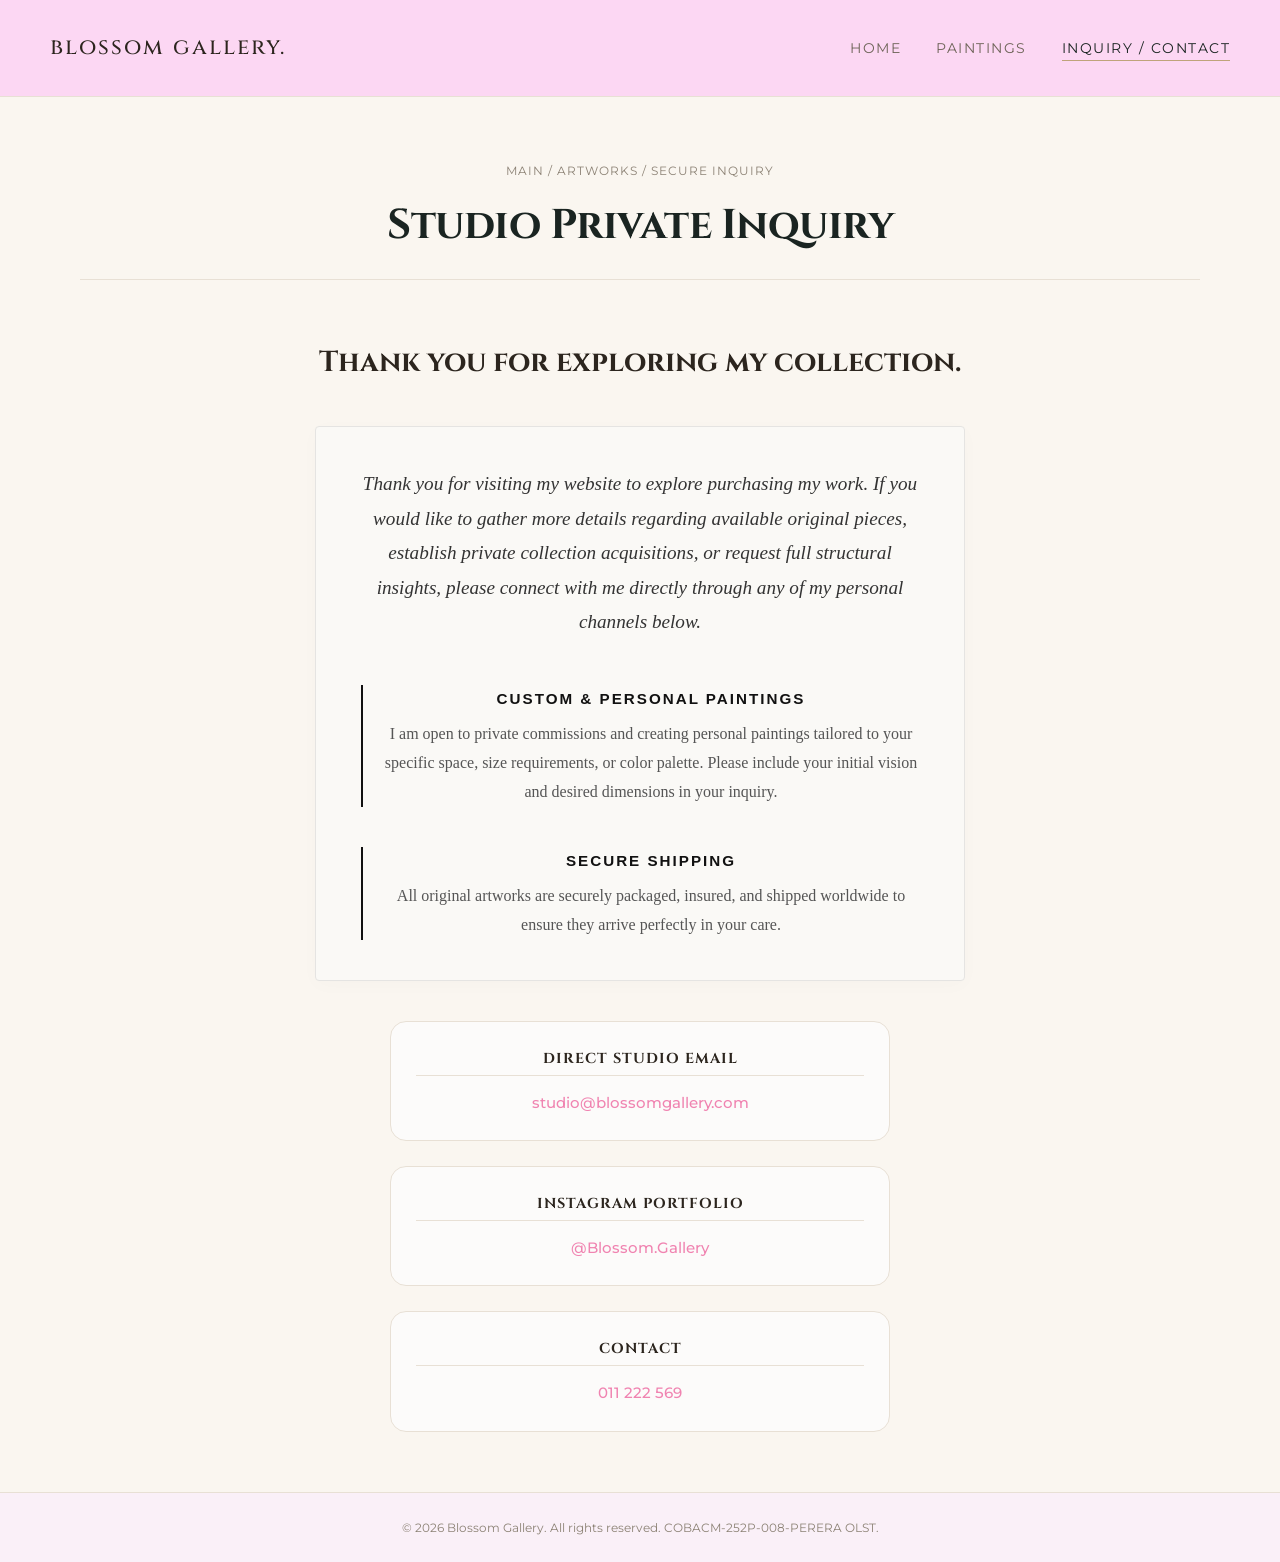
==== commit 53412f72: "all updated completely" ====
--- a/cart.html
+++ b/cart.html
@@ -4,7 +4,7 @@
     <meta charset="UTF-8">
     <meta name="viewport" content="width=device-width, initial-scale=1.0">
     <title>Artwork Inquiry & Acquisition | Blossom Gallery</title>
-    <!-- Premium Fonts Setup -->
+    
     <link rel="preconnect" href="https://fonts.googleapis.com">
     <link rel="preconnect" href="https://fonts.gstatic.com" crossorigin>
     <link href="https://fonts.googleapis.com/css2?family=Cinzel:wght@400;500&family=Montserrat:wght@300;400;500&display=swap" rel="stylesheet">
@@ -12,9 +12,11 @@
 </head>
 <body class="gallery-clean-bg">
 
-    <!-- GLOBAL EMBEDDED NAVIGATION BAR -->
+    
     <nav class="navbar">
-        <div class="nav-logo">Blossom gallery.</div>
+        <div class="nav-logo">
+            <a href="index.html" style="text-decoration: none; color: inherit;">Blossom Gallery.</a></div>
+
         <ul class="nav-links">
             <li><a href="index.html">Home</a></li>
             <li><a href="gallery.html">Paintings</a></li>
@@ -22,7 +24,7 @@
         </ul>
     </nav>
 
-    <!-- MAIN EDITORIAL PORTFOLIO ENGINE WORKSPACE -->
+    
     
 
         <main class="cart-container">
@@ -35,8 +37,35 @@
             <div class="integrated-checkout-section">
         <div class="checkout-card-header">
             <h2>Thank you for exploring my collection.</h2>
-            <p>Thank you for coming to my website to look into purchasing these works. If you would like to gather more details, establish private collection acquisitions, or request full structural insights regarding Lilies Canvas, please connect with me directly through any of my personal channels below.</p>
-        </div>
+          
+<div style="max-width: 650px; margin: 40px auto; padding: 40px 45px; background-color: #faf9f6; border: 1px solid #e5e4e2; border-radius: 4px; box-shadow: 0 4px 20px rgba(0,0,0,0.02); font-family: serif; line-height: 1.8;">
+  
+  
+  <p style="font-size: 1.2rem; font-style: italic; margin-top: 0; margin-bottom: 45px; color: #333;">
+    Thank you for visiting my website to explore purchasing my work. If you would like to gather more details regarding available original pieces, establish private collection acquisitions, or request full structural insights, please connect with me directly through any of my personal channels below.
+  </p>
+
+  
+  <div style="padding-left: 20px; border-left: 2px solid #111; margin-bottom: 40px;">
+    <h3 style="font-family: sans-serif; font-size: 0.95rem; font-weight: 700; text-transform: uppercase; letter-spacing: 2px; margin: 0 0 8px 0; color: #111;">
+      Custom & Personal Paintings
+    </h3>
+    <p style="font-size: 1rem; color: #555; margin: 0;">
+      I am open to private commissions and creating personal paintings tailored to your specific space, size requirements, or color palette. Please include your initial vision and desired dimensions in your inquiry.
+    </p>
+  </div>
+
+  
+  <div style="padding-left: 20px; border-left: 2px solid #111; margin-bottom: 0;">
+    <h3 style="font-family: sans-serif; font-size: 0.95rem; font-weight: 700; text-transform: uppercase; letter-spacing: 2px; margin: 0 0 8px 0; color: #111;">
+      Secure Shipping
+    </h3>
+    <p style="font-size: 1rem; color: #555; margin: 0;">
+      All original artworks are securely packaged, insured, and shipped worldwide to ensure they arrive perfectly in your care.
+    </p>
+  </div>
+
+</div></div>
         
         <div class="specifications-box" style="max-width: 500px; margin: 0 auto; text-align: center; margin-bottom: 25px;">
             <h3>Direct Studio Email</h3>
@@ -59,13 +88,13 @@
         </div>
     </main>
 
-    <!-- FOOTER PROFILE -->
+    
     <footer class="copyright-bar">
         <p>© 2026 Blossom Gallery. All rights reserved. COBACM-252P-008-PERERA OLST.</p>
     </footer>
 
-    <!-- LOGIC SYSTEM SCRIPTS -->
+   
     <script src="https://code.jquery.com/jquery-3.6.0.min.js"></script>
-   <!-- <script src="script.js"></script> -->
+  
 </body>
 </html>
--- a/style.css
+++ b/style.css
@@ -1,5 +1,5 @@
 /* ==========================================================================
-   1. GLOBAL RESET & CORE COLOR PALETTE
+   1. CORE COLOR PALETTE
    ========================================================================== */
 * {
     margin: 0;
@@ -9,14 +9,14 @@
 
 body {
     font-family: 'Montserrat', sans-serif;
-    background-color: #faf6f0; /* Ultra-premium warm linen backdrop */
+    background-color: #faf6f0; 
     color: #1a2421;
     line-height: 1.6;
     -webkit-font-smoothing: antialiased;
 }
 
 /* ==========================================================================
-   2. GLOBAL NAVIGATION BAR
+   2. NAVIGATION BAR
    ========================================================================== */
 .navbar {
     display: flex;
@@ -59,7 +59,7 @@
 }
 
 /* ==========================================================================
-   3. HERO PRESENTATION BLOCK
+   3. HERO BLOCK
    ========================================================================== */
 .hero-split-container {
     display: flex;
@@ -139,7 +139,7 @@
 }
 
 /* ==========================================================================
-   CONTINUOUS SCROLLING BRAND MARQUEE LINE
+   MARQUEE LINE
    ========================================================================== */
 .brand-marquee-strip {
     width: 100%;
@@ -265,7 +265,7 @@
 }
 
 /* ==========================================================================
-   5. LOOKBOOK, VISION & STUDIO SECTIONS
+   5. VISION & STUDIO SECTIONS
    ========================================================================== */
 .lookbook-section, .studio-profile-section {
     max-width: 1200px;
@@ -342,7 +342,7 @@
     color: #6e6458;
 }
 
-/* --- WHY CHOOSE US? FIXED OUT-OF-BOX FRAME STYLES --- */
+
 .vision-banner {
     max-width: 1200px;
     margin: 80px auto;
@@ -393,7 +393,7 @@
     color: #bfa37a;
 }
 
-/* --- STUDIO SECTION STYLES --- */
+
 .studio-profile-section {
     display: flex;
     align-items: center;
@@ -453,7 +453,7 @@
 }
 
 /* ==========================================================================
-   6. GLOBAL FOOTER CODES
+   6. FOOTER 
    ========================================================================== */
 .home-footer-grid {
     max-width: 1200px;
@@ -507,14 +507,14 @@
 .copyright-bar {
     text-align: center;
     padding: 25px 20px;
-    background-color: #faf0f9;
+    background-color: #faf0f8;
     border-top: 1px solid #e8e0d5;
     font-size: 0.75rem;
     color: #8c8275;
 }
 
 /* ==========================================================================
-   7. RESPONSIVE PHONE OVERRIDES
+   7. RESPONSIVE PHONE 
    ========================================================================== */
 @media (max-width: 850px) {
     .navbar { flex-direction: column; gap: 15px; padding: 20px; }
@@ -528,9 +528,9 @@
     .studio-photo-box { height: 350px; }
     .home-footer-grid { flex-direction: column; gap: 35px; padding: 30px 20px; }
 }
-/* Precise Mobile Layout Rebalancing */
+
 @media (max-width: 850px) {
-    /* Forces columns to drop down gracefully vertically */
+    
     .hero-split-container, 
     .art-split-layout,
     .cart-split-layout {
@@ -540,7 +540,7 @@
         padding: 20px !important;
     }
 
-    /* Prevents the text panels from shrinking or shifting left */
+    
     .hero-left-editorial, 
     .art-content-side, 
     .art-visual-side {
@@ -549,13 +549,13 @@
         text-align: center !important;
     }
 
-    /* Centers custom actionable elements alignment */
+    
     .hero-catalog-cta {
         align-self: center !important;
         margin: 0 auto !important;
     }
 
-    /* Scales and locks image containers into screen boundaries */
+    
     .hero-right-display, 
     .main-display-frame {
         width: 100% !important;
@@ -570,7 +570,7 @@
         height: 350px !important;
     }
 
-    /* Shrinks hero headers so they don't break line boundaries */
+    
     .hero-left-editorial h1 {
         font-size: 2.5rem !important;
         letter-spacing: 0px !important;
@@ -718,7 +718,7 @@
 }
 
 /* ==========================================================================
-   9. PAINTING INFORMATION DISPLAY CONSTRAINT LAYER (UPDATED FIX)
+   9. PAINTING INFORMATION DISPLAY 
    ========================================================================== */
 .detail-container {
     max-width: 1200px;
@@ -738,7 +738,7 @@
     width: 50%;
 }
 
-/* Constrains layout box framework boundaries cleanly */
+
 .main-display-frame {
     width: 100%;
     max-width: 550px;
@@ -752,7 +752,7 @@
     justify-content: center;
 }
 
-/* Image scales responsibly inside wrapper box constraints */
+
 .painting-main-display-img {
     width: 100%;
     height: 100%;
@@ -849,7 +849,7 @@
     background-color: #bfa37a;
 }
 
-/* Integrated Checkout Details Form */
+
 .integrated-checkout-section {
     max-width: 800px;
     margin: 60px auto;
@@ -953,7 +953,7 @@
 }
 
 /* ==========================================================================
-   11. NEW INTEGRATED SINGLE CHECKOUT STYLES & SHINING CONFIRMATION EFFECT
+   11. CONFIRMATION EFFECT
    ========================================================================== */
 .quick-add-to-cart-btn {
     width: 100%;
@@ -1058,7 +1058,7 @@
 }
 
 /* ==========================================================================
-   13. TOTAL CART WORKSPACE RESET (LEFT SIDE ITEMS + RIGHT SIDE CHECKOUT)
+   13. Contact
    ========================================================================== */
 .gallery-clean-bg {
     background-color: #faf6f0 !important;
@@ -1268,31 +1268,31 @@
     .cart-summary-sidebar { position: static; width: 100%; }
 }
 
-/* Mobile Responsive Fix for Hero Section */
+
 @media (max-width: 768px) {
-    /* 1. Force the container to stack vertically instead of side-by-side */
+    
     .hero-container, 
-    .welcome-section-grid { /* Use whatever class name wraps both your text and image block */
+    .welcome-section-grid { 
         display: flex;
         flex-direction: column;
         align-items: center;
-        text-align: center; /* Centers the text beautifully on mobile */
+        text-align: center; 
         padding: 20px;
     }
 
-    /* 2. Fix the headline spilling over the edge */
+    
     h1 {
-        font-size: 2.2rem; /* Shrinks the giant text slightly so it fits perfectly on mobile screens */
+        font-size: 2.2rem; 
         line-height: 1.2;
         word-wrap: break-word;
     }
 
-    /* 3. Force the painting image to appear and fit nicely below the text */
+    
     .hero-image-wrapper, 
-    .hero-painting-img { /* Use the class name of your image or its container */
+    .hero-painting-img { 
         width: 100%;
-        max-width: 400px; /* Prevents the painting from becoming massively blown out */
-        margin-top: 30px; /* Leaves a sleek gap between your 'View Artworks' button and the canvas */
+        max-width: 400px; 
+        margin-top: 30px; 
     }
     
     .hero-painting-img img {
